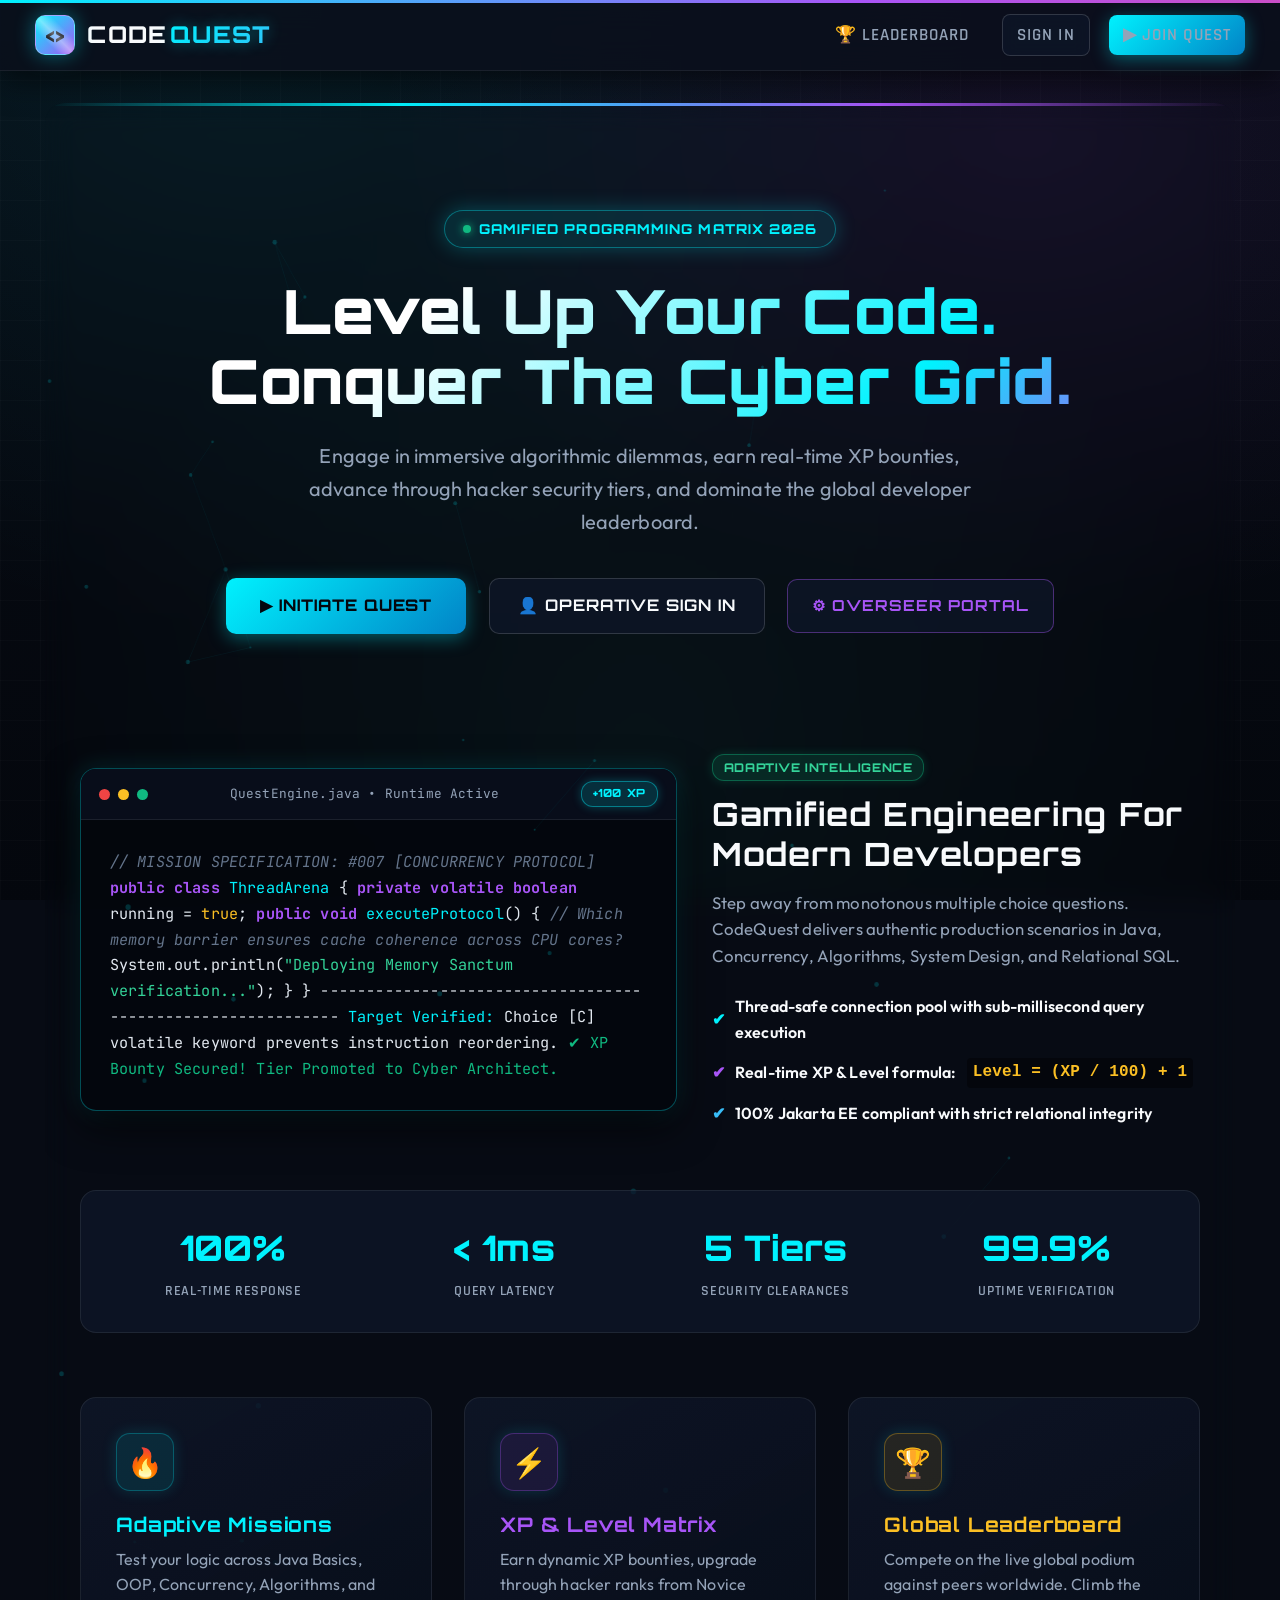
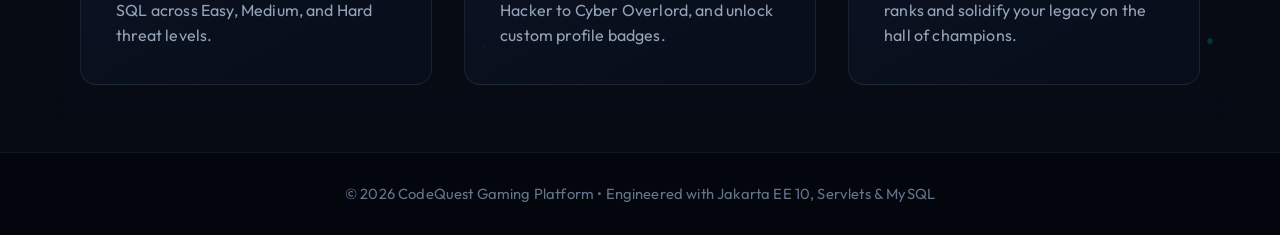
==== WebContent/index.html @ 322b291a "feat: complete CodeQuest platform with peak performance connection pool, cyberpunk UI, and security " ====
<!DOCTYPE html>
<html lang="en">
<head>
    <meta charset="UTF-8">
    <meta name="viewport" content="width=device-width, initial-scale=1.0">
    <title>CodeQuest - Master Programming Through Quests</title>
    <link rel="stylesheet" type="text/css" href="css/style.css">
    <style>
        .hero-canvas {
            position: absolute;
            top: 0;
            left: 0;
            width: 100%;
            height: 100%;
            pointer-events: none;
            z-index: 0;
            opacity: 0.6;
        }

        .hero-section {
            text-align: center;
            padding: 4.5rem 1rem 3.5rem 1rem;
            position: relative;
            z-index: 1;
        }

        .hero-badge {
            display: inline-flex;
            align-items: center;
            gap: 8px;
            background: rgba(0, 242, 254, 0.1);
            color: #00f2fe;
            border: 1px solid rgba(0, 242, 254, 0.35);
            padding: 7px 18px;
            border-radius: 30px;
            font-size: 0.85rem;
            font-family: var(--font-heading);
            font-weight: 800;
            letter-spacing: 0.08em;
            text-transform: uppercase;
            margin-bottom: 1.8rem;
            box-shadow: 0 0 20px rgba(0, 242, 254, 0.25);
            animation: pulseGlow 2.5s infinite;
        }

        .hero-title {
            font-size: 3.8rem;
            font-weight: 900;
            line-height: 1.15;
            margin-bottom: 1.4rem;
            background: linear-gradient(135deg, #ffffff 30%, #00f2fe 75%, #a855f7 100%);
            -webkit-background-clip: text;
            -webkit-text-fill-color: transparent;
            letter-spacing: 0.02em;
        }

        @media (max-width: 768px) {
            .hero-title {
                font-size: 2.6rem;
            }
        }

        .hero-desc {
            max-width: 680px;
            margin: 0 auto 2.5rem auto;
            color: var(--text-muted);
            font-size: 1.25rem;
            line-height: 1.65;
            font-weight: 400;
        }

        .hero-cta {
            display: flex;
            justify-content: center;
            align-items: center;
            gap: 1.4rem;
            flex-wrap: wrap;
        }

        /* Interactive Showcase Grid */
        .showcase-grid {
            display: grid;
            grid-template-columns: 1.1fr 0.9fr;
            gap: 2.2rem;
            margin-top: 4rem;
            align-items: center;
        }

        @media (max-width: 960px) {
            .showcase-grid {
                grid-template-columns: 1fr;
            }
        }

        .live-terminal {
            background: rgba(4, 7, 13, 0.95);
            border: 1px solid rgba(0, 242, 254, 0.3);
            border-radius: 16px;
            box-shadow: 0 15px 40px rgba(0, 0, 0, 0.7), 0 0 25px rgba(0, 242, 254, 0.15);
            overflow: hidden;
            text-align: left;
        }

        .terminal-bar {
            background: #080d1a;
            padding: 12px 18px;
            display: flex;
            justify-content: space-between;
            align-items: center;
            border-bottom: 1px solid rgba(255, 255, 255, 0.08);
        }

        .terminal-code {
            padding: 1.8rem;
            font-family: var(--font-mono);
            font-size: 0.95rem;
            color: #e2e8f0;
            line-height: 1.7;
        }

        .code-keyword { color: #a855f7; font-weight: 700; }
        .code-type { color: #00f2fe; }
        .code-string { color: #34d399; }
        .code-comment { color: #64748b; font-style: italic; }
        .code-number { color: #fbbf24; }

        /* Stats Strip */
        .stats-ticker {
            display: grid;
            grid-template-columns: repeat(4, 1fr);
            gap: 1.5rem;
            margin-top: 4rem;
            background: rgba(15, 23, 42, 0.7);
            border: 1px solid rgba(255, 255, 255, 0.08);
            border-radius: 16px;
            padding: 1.8rem;
            backdrop-filter: blur(12px);
        }

        @media (max-width: 768px) {
            .stats-ticker {
                grid-template-columns: repeat(2, 1fr);
            }
        }

        .ticker-item {
            text-align: center;
        }

        .ticker-val {
            font-family: var(--font-heading);
            font-size: 2.2rem;
            font-weight: 800;
            color: #00f2fe;
            margin-bottom: 4px;
        }

        .ticker-lbl {
            font-family: var(--font-subheading);
            color: var(--text-muted);
            font-size: 0.9rem;
            text-transform: uppercase;
            letter-spacing: 0.05em;
            font-weight: 600;
        }

        /* Feature Cards */
        .features-grid {
            display: grid;
            grid-template-columns: repeat(auto-fit, minmax(300px, 1fr));
            gap: 2rem;
            margin-top: 4rem;
        }

        .feature-card {
            background: linear-gradient(150deg, rgba(15, 23, 42, 0.8), rgba(8, 14, 26, 0.9));
            border: 1px solid rgba(255, 255, 255, 0.08);
            border-radius: 16px;
            padding: 2.2rem;
            transition: all 0.35s var(--ease-smooth);
            position: relative;
            overflow: hidden;
        }

        .feature-card:hover {
            transform: translateY(-6px);
            border-color: rgba(0, 242, 254, 0.4);
            box-shadow: 0 16px 36px rgba(0, 0, 0, 0.5), 0 0 25px rgba(0, 242, 254, 0.15);
        }

        .feature-card::before {
            content: '';
            position: absolute;
            top: 0;
            left: 0;
            width: 100%;
            height: 3px;
            background: linear-gradient(90deg, #00f2fe, #a855f7);
            opacity: 0;
            transition: opacity 0.3s ease;
        }

        .feature-card:hover::before {
            opacity: 1;
        }

        .feature-icon-box {
            width: 58px;
            height: 58px;
            border-radius: 14px;
            display: flex;
            align-items: center;
            justify-content: center;
            font-size: 1.8rem;
            margin-bottom: 1.3rem;
            background: rgba(0, 242, 254, 0.1);
            color: #00f2fe;
            border: 1px solid rgba(0, 242, 254, 0.25);
            box-shadow: 0 0 15px rgba(0, 242, 254, 0.15);
        }
    </style>
</head>
<body>
    <div class="top-glow-bar"></div>

    <div class="navbar">
        <a href="index.html" class="brand-logo">
            <div class="brand-icon">&lt;&gt;</div>
            <div class="brand-text">CODE<span>QUEST</span></div>
        </a>
        <div class="nav-links">
            <a href="LeaderboardServlet">&#127942; Leaderboard</a>
            <a href="login.jsp" class="btn-secondary btn-sm">Sign In</a>
            <a href="register.jsp" class="btn-primary btn-sm">&#9654; Join Quest</a>
        </div>
    </div>

    <div class="container" style="background: transparent; border: none; box-shadow: none; position: relative;">
        <!-- Canvas for Dynamic Cyber Matrix -->
        <canvas id="matrixCanvas" class="hero-canvas"></canvas>

        <div class="hero-section">
            <div class="hero-badge">
                <span class="status-dot"></span>
                Gamified Programming Matrix 2026
            </div>
            
            <h1 class="hero-title">Level Up Your Code.<br>Conquer The Cyber Grid.</h1>
            
            <p class="hero-desc">
                Engage in immersive algorithmic dilemmas, earn real-time XP bounties, advance through hacker security tiers, and dominate the global developer leaderboard.
            </p>
            
            <div class="hero-cta">
                <a href="register.jsp" class="btn-primary" style="padding: 15px 34px; font-size: 1rem;">
                    &#9654; Initiate Quest
                </a>
                <a href="login.jsp" class="btn-secondary" style="padding: 14px 28px; font-size: 1rem;">
                    &#128100; Operative Sign In
                </a>
                <a href="login.jsp?role=admin" class="btn-secondary" style="padding: 14px 24px; font-size: 0.95rem; border-color: rgba(168, 85, 247, 0.4); color: var(--accent-purple);">
                    &#9881; Overseer Portal
                </a>
            </div>
        </div>

        <!-- Interactive Live Showcase -->
        <div class="showcase-grid">
            <div class="live-terminal">
                <div class="terminal-bar">
                    <div style="display: flex; gap: 8px;">
                        <span class="terminal-dot dot-red"></span>
                        <span class="terminal-dot dot-yellow"></span>
                        <span class="terminal-dot dot-green"></span>
                    </div>
                    <span style="font-family: var(--font-mono); font-size: 0.8rem; color: #94a3b8;">
                        QuestEngine.java &bull; Runtime Active
                    </span>
                    <span class="badge badge-solved" style="font-size: 0.7rem;">+100 XP</span>
                </div>
                <div class="terminal-code">
<span class="code-comment">// MISSION SPECIFICATION: #007 [CONCURRENCY PROTOCOL]</span>
<span class="code-keyword">public class</span> <span class="code-type">ThreadArena</span> {
    <span class="code-keyword">private volatile boolean</span> running = <span class="code-number">true</span>;

    <span class="code-keyword">public void</span> <span class="code-type">executeProtocol</span>() {
        <span class="code-comment">// Which memory barrier ensures cache coherence across CPU cores?</span>
        System.out.println(<span class="code-string">"Deploying Memory Sanctum verification..."</span>);
    }
}
------------------------------------------------------------
<span style="color: #00f2fe;">Target Verified:</span> Choice [C] volatile keyword prevents instruction reordering.
<span style="color: #10b981;">&#10004; XP Bounty Secured! Tier Promoted to Cyber Architect.</span></div>
            </div>

            <div>
                <div class="badge badge-easy" style="margin-bottom: 0.8rem;">Adaptive Intelligence</div>
                <h2 style="font-size: 2rem; margin-bottom: 1rem;">Gamified Engineering For Modern Developers</h2>
                <p style="color: var(--text-muted); font-size: 1.05rem; line-height: 1.6; margin-bottom: 1.5rem;">
                    Step away from monotonous multiple choice questions. CodeQuest delivers authentic production scenarios in Java, Concurrency, Algorithms, System Design, and Relational SQL.
                </p>
                <div style="display: flex; flex-direction: column; gap: 0.8rem;">
                    <div style="display: flex; align-items: center; gap: 10px; color: var(--text-main); font-weight: 600;">
                        <span style="color: #00f2fe;">&#10004;</span> Thread-safe connection pool with sub-millisecond query execution
                    </div>
                    <div style="display: flex; align-items: center; gap: 10px; color: var(--text-main); font-weight: 600;">
                        <span style="color: #a855f7;">&#10004;</span> Real-time XP & Level formula: <code style="color: #fbbf24; background: rgba(0,0,0,0.4); padding: 2px 6px; border-radius: 4px;">Level = (XP / 100) + 1</code>
                    </div>
                    <div style="display: flex; align-items: center; gap: 10px; color: var(--text-main); font-weight: 600;">
                        <span style="color: #38bdf8;">&#10004;</span> 100% Jakarta EE compliant with strict relational integrity
                    </div>
                </div>
            </div>
        </div>

        <!-- Live Platform Stats Ticker -->
        <div class="stats-ticker">
            <div class="ticker-item">
                <div class="ticker-val">100%</div>
                <div class="ticker-lbl">Real-time Response</div>
            </div>
            <div class="ticker-item">
                <div class="ticker-val">&lt; 1ms</div>
                <div class="ticker-lbl">Query Latency</div>
            </div>
            <div class="ticker-item">
                <div class="ticker-val">5 Tiers</div>
                <div class="ticker-lbl">Security Clearances</div>
            </div>
            <div class="ticker-item">
                <div class="ticker-val">99.9%</div>
                <div class="ticker-lbl">Uptime Verification</div>
            </div>
        </div>

        <!-- Feature Cards -->
        <div class="features-grid">
            <div class="feature-card">
                <div class="feature-icon-box">&#128293;</div>
                <h3 style="color: #00f2fe; margin-bottom: 0.6rem;">Adaptive Missions</h3>
                <p style="color: var(--text-muted); line-height: 1.6;">
                    Test your logic across Java Basics, OOP, Concurrency, Algorithms, and SQL across Easy, Medium, and Hard threat levels.
                </p>
            </div>
            <div class="feature-card">
                <div class="feature-icon-box" style="background: rgba(168, 85, 247, 0.1); color: #a855f7; border-color: rgba(168, 85, 247, 0.3);">&#9889;</div>
                <h3 style="color: #a855f7; margin-bottom: 0.6rem;">XP &amp; Level Matrix</h3>
                <p style="color: var(--text-muted); line-height: 1.6;">
                    Earn dynamic XP bounties, upgrade through hacker ranks from Novice Hacker to Cyber Overlord, and unlock custom profile badges.
                </p>
            </div>
            <div class="feature-card">
                <div class="feature-icon-box" style="background: rgba(251, 191, 36, 0.1); color: #fbbf24; border-color: rgba(251, 191, 36, 0.3);">&#127942;</div>
                <h3 style="color: #fbbf24; margin-bottom: 0.6rem;">Global Leaderboard</h3>
                <p style="color: var(--text-muted); line-height: 1.6;">
                    Compete on the live global podium against peers worldwide. Climb the ranks and solidify your legacy on the hall of champions.
                </p>
            </div>
        </div>
    </div>

    <footer>
        &copy; 2026 CodeQuest Gaming Platform &bull; Engineered with Jakarta EE 10, Servlets &amp; MySQL
    </footer>

    <script>
        // Interactive Dynamic Cyber Matrix Canvas
        (function() {
            const canvas = document.getElementById('matrixCanvas');
            if (!canvas) return;
            const ctx = canvas.getContext('2d');
            let width, height;
            let particles = [];

            function resize() {
                width = canvas.width = window.innerWidth;
                height = canvas.height = canvas.parentElement.offsetHeight || 600;
            }
            window.addEventListener('resize', resize);
            resize();

            for (let i = 0; i < 40; i++) {
                particles.push({
                    x: Math.random() * width,
                    y: Math.random() * height,
                    vx: (Math.random() - 0.5) * 0.7,
                    vy: (Math.random() - 0.5) * 0.7,
                    size: Math.random() * 2 + 1
                });
            }

            function animate() {
                ctx.clearRect(0, 0, width, height);
                ctx.fillStyle = 'rgba(0, 242, 254, 0.3)';
                ctx.strokeStyle = 'rgba(0, 242, 254, 0.08)';

                for (let i = 0; i < particles.length; i++) {
                    let p = particles[i];
                    p.x += p.vx;
                    p.y += p.vy;

                    if (p.x < 0) p.x = width;
                    if (p.x > width) p.x = 0;
                    if (p.y < 0) p.y = height;
                    if (p.y > height) p.y = 0;

                    ctx.beginPath();
                    ctx.arc(p.x, p.y, p.size, 0, Math.PI * 2);
                    ctx.fill();

                    for (let j = i + 1; j < particles.length; j++) {
                        let p2 = particles[j];
                        let dist = Math.hypot(p.x - p2.x, p.y - p2.y);
                        if (dist < 110) {
                            ctx.beginPath();
                            ctx.moveTo(p.x, p.y);
                            ctx.lineTo(p2.x, p2.y);
                            ctx.stroke();
                        }
                    }
                }
                requestAnimationFrame(animate);
            }
            animate();
        })();
    </script>
</body>
</html>
---- WebContent/css/style.css ----
@import url('https://fonts.googleapis.com/css2?family=Orbitron:wght@500;700;800;900&family=Rajdhani:wght@500;600;700&family=Outfit:wght@400;500;600;700;800&family=JetBrains+Mono:wght@400;500;700&display=swap');

:root {
    --bg-dark: #070b14;
    --bg-darker: #04070d;
    --bg-card: rgba(15, 23, 42, 0.75);
    --surface: #0f172a;
    --surface-hover: #17233f;
    --surface-alt: #0a1120;
    --surface-glass: rgba(15, 23, 42, 0.65);
    
    /* Vibrant Cyber Accents */
    --primary-neon: #00f2fe;
    --primary-teal: #2dd4bf;
    --primary-glow: rgba(0, 242, 254, 0.4);
    --primary-glow-soft: rgba(45, 212, 191, 0.15);
    
    --accent-purple: #a855f7;
    --accent-purple-glow: rgba(168, 85, 247, 0.35);
    --accent-pink: #ec4899;
    --accent-blue: #38bdf8;
    --accent-amber: #fbbf24;
    --accent-amber-glow: rgba(251, 191, 36, 0.35);
    
    --text-main: #f8fafc;
    --text-muted: #94a3b8;
    --text-dim: #64748b;
    --text-glow: rgba(248, 250, 252, 0.85);
    
    --danger: #ef4444;
    --danger-glow: rgba(239, 68, 68, 0.35);
    --success: #10b981;
    --success-glow: rgba(16, 185, 129, 0.35);
    
    --border: rgba(51, 75, 122, 0.4);
    --border-bright: rgba(0, 242, 254, 0.3);
    --border-purple: rgba(168, 85, 247, 0.35);
    
    --font-heading: 'Orbitron', -apple-system, sans-serif;
    --font-subheading: 'Rajdhani', -apple-system, sans-serif;
    --font-body: 'Outfit', -apple-system, sans-serif;
    --font-mono: 'JetBrains Mono', monospace;
    
    --ease-out-back: cubic-bezier(0.34, 1.56, 0.64, 1);
    --ease-smooth: cubic-bezier(0.4, 0, 0.2, 1);
}

* {
    box-sizing: border-box;
    margin: 0;
    padding: 0;
}

html {
    scroll-behavior: smooth;
}

body {
    background-color: var(--bg-dark);
    background-image: 
        radial-gradient(ellipse at 20% 0%, rgba(0, 242, 254, 0.08) 0%, transparent 50%),
        radial-gradient(ellipse at 80% 15%, rgba(168, 85, 247, 0.09) 0%, transparent 45%),
        radial-gradient(circle at 50% 85%, rgba(45, 212, 191, 0.05) 0%, transparent 60%),
        linear-gradient(rgba(7, 11, 20, 0.96), rgba(4, 7, 13, 0.98));
    background-attachment: fixed;
    color: var(--text-main);
    font-family: var(--font-body);
    font-size: 16px;
    line-height: 1.6;
    letter-spacing: 0.01em;
    min-height: 100vh;
    display: flex;
    flex-direction: column;
    overflow-x: hidden;
    position: relative;
}

/* Cyber Matrix Background Grid */
body::before {
    content: '';
    position: fixed;
    top: 0;
    left: 0;
    width: 100%;
    height: 100%;
    background-size: 40px 40px;
    background-image: 
        linear-gradient(to right, rgba(255, 255, 255, 0.02) 1px, transparent 1px),
        linear-gradient(to bottom, rgba(255, 255, 255, 0.02) 1px, transparent 1px);
    pointer-events: none;
    z-index: 0;
}

/* Custom Scrollbar */
::-webkit-scrollbar {
    width: 8px;
    height: 8px;
}
::-webkit-scrollbar-track {
    background: var(--bg-darker);
}
::-webkit-scrollbar-thumb {
    background: #1e293b;
    border-radius: 4px;
    border: 1px solid var(--border);
}
::-webkit-scrollbar-thumb:hover {
    background: var(--primary-neon);
    box-shadow: 0 0 10px var(--primary-glow);
}

/* Top Glow Line */
.top-glow-bar {
    position: fixed;
    top: 0;
    left: 0;
    right: 0;
    height: 3px;
    background: linear-gradient(90deg, #00f2fe, #a855f7, #ec4899, #00f2fe);
    background-size: 200% 100%;
    animation: gradientFlow 4s linear infinite;
    z-index: 1000;
}

@keyframes gradientFlow {
    0% { background-position: 0% 50%; }
    100% { background-position: 200% 50%; }
}

/* Glassmorphic Cyber Navbar */
.navbar {
    background: rgba(10, 15, 28, 0.82);
    backdrop-filter: blur(16px);
    -webkit-backdrop-filter: blur(16px);
    padding: 0.85rem 2.2rem;
    display: flex;
    justify-content: space-between;
    align-items: center;
    border-bottom: 1px solid rgba(255, 255, 255, 0.07);
    box-shadow: 0 8px 32px rgba(0, 0, 0, 0.6);
    position: sticky;
    top: 0;
    z-index: 100;
}

.brand-logo {
    display: flex;
    align-items: center;
    gap: 12px;
    text-decoration: none;
    position: relative;
    transition: transform 0.25s var(--ease-out-back);
}

.brand-logo:hover {
    transform: scale(1.03);
}

.brand-icon {
    width: 40px;
    height: 40px;
    background: linear-gradient(135deg, #00f2fe, #a855f7);
    border-radius: 10px;
    display: flex;
    align-items: center;
    justify-content: center;
    font-family: var(--font-heading);
    font-weight: 900;
    font-size: 1.15rem;
    color: #04070d;
    box-shadow: 0 0 20px var(--primary-glow);
    border: 1px solid rgba(255, 255, 255, 0.3);
    position: relative;
    overflow: hidden;
}

.brand-icon::after {
    content: '';
    position: absolute;
    top: -50%;
    left: -50%;
    width: 200%;
    height: 200%;
    background: linear-gradient(45deg, transparent 40%, rgba(255,255,255,0.4) 50%, transparent 60%);
    animation: shimmer 4s infinite;
}

@keyframes shimmer {
    0% { transform: translateX(-100%); }
    25%, 100% { transform: translateX(100%); }
}

.brand-text {
    font-family: var(--font-heading);
    font-size: 1.45rem;
    font-weight: 800;
    color: var(--text-main);
    letter-spacing: 0.06em;
    display: flex;
    align-items: center;
    gap: 2px;
}

.brand-text span {
    background: linear-gradient(135deg, #00f2fe, #38bdf8);
    -webkit-background-clip: text;
    -webkit-text-fill-color: transparent;
    text-shadow: 0 0 15px var(--primary-glow);
}

.nav-links {
    display: flex;
    align-items: center;
    gap: 1.2rem;
}

.nav-links a {
    color: var(--text-muted);
    text-decoration: none;
    font-family: var(--font-subheading);
    font-size: 1.05rem;
    font-weight: 600;
    text-transform: uppercase;
    letter-spacing: 0.06em;
    padding: 7px 14px;
    border-radius: 8px;
    transition: all 0.25s var(--ease-smooth);
    display: inline-flex;
    align-items: center;
    gap: 7px;
    position: relative;
}

.nav-links a:hover {
    color: #00f2fe;
    background: rgba(0, 242, 254, 0.08);
    text-shadow: 0 0 10px var(--primary-glow);
}

.nav-links a.active {
    color: #00f2fe;
    background: rgba(0, 242, 254, 0.12);
    border: 1px solid rgba(0, 242, 254, 0.35);
    box-shadow: 0 0 15px rgba(0, 242, 254, 0.2);
    font-weight: 700;
}

.nav-user-badge {
    display: flex;
    align-items: center;
    gap: 10px;
    background: rgba(15, 23, 42, 0.9);
    padding: 5px 14px;
    border-radius: 30px;
    border: 1px solid var(--border-bright);
    box-shadow: inset 0 1px 0 rgba(255, 255, 255, 0.1), 0 0 12px rgba(0, 242, 254, 0.15);
}

.status-dot {
    width: 8px;
    height: 8px;
    background: #10b981;
    border-radius: 50%;
    box-shadow: 0 0 8px #10b981;
    animation: pulseGlow 2s infinite;
}

@keyframes pulseGlow {
    0%, 100% { opacity: 1; transform: scale(1); }
    50% { opacity: 0.6; transform: scale(1.15); }
}

.level-chip {
    background: linear-gradient(135deg, #a855f7, #ec4899);
    color: #fff;
    padding: 2px 10px;
    border-radius: 12px;
    font-size: 0.78rem;
    font-family: var(--font-heading);
    font-weight: 700;
    box-shadow: 0 0 10px var(--accent-purple-glow);
    letter-spacing: 0.04em;
}

.xp-chip {
    color: #00f2fe;
    font-family: var(--font-subheading);
    font-weight: 700;
    font-size: 0.95rem;
    letter-spacing: 0.04em;
}

/* Primary Glass Container */
.container {
    max-width: 1240px;
    width: 93%;
    margin: 2rem auto;
    padding: 2.2rem;
    background-color: var(--bg-card);
    backdrop-filter: blur(14px);
    -webkit-backdrop-filter: blur(14px);
    border-radius: 20px;
    border: 1px solid rgba(255, 255, 255, 0.08);
    box-shadow: 0 15px 40px rgba(0, 0, 0, 0.6), inset 0 1px 0 rgba(255, 255, 255, 0.08);
    position: relative;
    overflow: hidden;
    z-index: 1;
}

.container::before {
    content: '';
    position: absolute;
    top: 0;
    left: 0;
    right: 0;
    height: 3px;
    background: linear-gradient(90deg, transparent, #00f2fe 30%, #a855f7 70%, transparent);
}

/* Typography */
h1, h2, h3, h4 {
    font-family: var(--font-heading);
    letter-spacing: 0.04em;
    color: var(--text-main);
    line-height: 1.25;
}

h1 { font-size: 2.2rem; margin-bottom: 0.7rem; }
h2 { font-size: 1.65rem; margin-bottom: 0.6rem; }
h3 { font-size: 1.25rem; margin-bottom: 0.4rem; }

.subtitle {
    color: var(--text-muted);
    font-size: 1.05rem;
    margin-bottom: 1.6rem;
    font-weight: 400;
}

/* Buttons System */
.btn-primary {
    background: linear-gradient(135deg, #00f2fe 0%, #0284c7 100%);
    color: #04070d;
    padding: 11px 24px;
    border: none;
    border-radius: 10px;
    font-family: var(--font-heading);
    font-size: 0.88rem;
    font-weight: 800;
    letter-spacing: 0.06em;
    text-transform: uppercase;
    cursor: pointer;
    transition: all 0.25s var(--ease-out-back);
    box-shadow: 0 4px 18px rgba(0, 242, 254, 0.35);
    display: inline-flex;
    align-items: center;
    justify-content: center;
    gap: 8px;
    text-decoration: none;
    position: relative;
    overflow: hidden;
}

.btn-primary:hover {
    transform: translateY(-2px);
    box-shadow: 0 6px 25px rgba(0, 242, 254, 0.55);
    background: linear-gradient(135deg, #38bdf8 0%, #00f2fe 100%);
}

.btn-primary:active {
    transform: translateY(0);
}

.btn-secondary {
    background: rgba(15, 23, 42, 0.7);
    color: var(--text-main);
    border: 1px solid rgba(255, 255, 255, 0.15);
    padding: 10px 22px;
    border-radius: 10px;
    font-family: var(--font-heading);
    font-size: 0.88rem;
    font-weight: 700;
    letter-spacing: 0.06em;
    text-transform: uppercase;
    cursor: pointer;
    transition: all 0.25s ease;
    text-decoration: none;
    display: inline-flex;
    align-items: center;
    justify-content: center;
    gap: 8px;
    backdrop-filter: blur(8px);
}

.btn-secondary:hover {
    background: rgba(23, 35, 63, 0.9);
    border-color: #00f2fe;
    color: #00f2fe;
    box-shadow: 0 0 15px rgba(0, 242, 254, 0.25);
    transform: translateY(-2px);
}

.btn-danger {
    background: linear-gradient(135deg, #ef4444, #b91c1c);
    color: #fff;
    padding: 9px 18px;
    border: none;
    border-radius: 8px;
    font-family: var(--font-heading);
    font-size: 0.82rem;
    font-weight: 700;
    letter-spacing: 0.05em;
    text-transform: uppercase;
    cursor: pointer;
    transition: all 0.25s ease;
    text-decoration: none;
    display: inline-flex;
    align-items: center;
    gap: 6px;
    box-shadow: 0 4px 14px rgba(239, 68, 68, 0.3);
}

.btn-danger:hover {
    background: #dc2626;
    box-shadow: 0 0 20px var(--danger-glow);
    transform: translateY(-2px);
}

.btn-sm {
    padding: 6px 14px;
    font-size: 0.78rem;
    border-radius: 7px;
}

/* Forms & Inputs */
.form-group {
    margin-bottom: 1.3rem;
}

label {
    display: block;
    font-family: var(--font-subheading);
    font-weight: 700;
    color: var(--text-muted);
    font-size: 0.95rem;
    text-transform: uppercase;
    letter-spacing: 0.05em;
    margin-bottom: 7px;
}

input, select, textarea {
    width: 100%;
    padding: 13px 16px;
    background-color: rgba(6, 10, 19, 0.85);
    border: 1px solid rgba(255, 255, 255, 0.12);
    color: var(--text-main);
    border-radius: 10px;
    font-family: var(--font-body);
    font-size: 1rem;
    transition: border-color 0.25s, box-shadow 0.25s, background-color 0.25s;
}

input:focus, select:focus, textarea:focus {
    outline: none;
    border-color: #00f2fe;
    background-color: rgba(9, 14, 27, 0.95);
    box-shadow: 0 0 16px rgba(0, 242, 254, 0.35);
}

input::placeholder, textarea::placeholder {
    color: #475569;
}

textarea {
    resize: vertical;
    min-height: 110px;
}

/* Alert Notification Banners */
.alert {
    padding: 14px 18px;
    border-radius: 12px;
    margin-bottom: 1.5rem;
    font-weight: 500;
    display: flex;
    align-items: center;
    gap: 12px;
    border: 1px solid transparent;
    animation: slideDown 0.3s var(--ease-out-back);
}

@keyframes slideDown {
    from { opacity: 0; transform: translateY(-8px); }
    to { opacity: 1; transform: translateY(0); }
}

.alert-danger {
    background: rgba(239, 68, 68, 0.15);
    border-color: rgba(239, 68, 68, 0.4);
    color: #fca5a5;
    box-shadow: 0 0 15px rgba(239, 68, 68, 0.15);
}

.alert-success {
    background: rgba(16, 185, 129, 0.15);
    border-color: rgba(16, 185, 129, 0.4);
    color: #6ee7b7;
    box-shadow: 0 0 15px rgba(16, 185, 129, 0.15);
}

.alert-info {
    background: rgba(0, 242, 254, 0.12);
    border-color: rgba(0, 242, 254, 0.35);
    color: #bae6fd;
    box-shadow: 0 0 15px rgba(0, 242, 254, 0.15);
}

/* Stats Metric Grid */
.stats-grid {
    display: grid;
    grid-template-columns: repeat(auto-fit, minmax(230px, 1fr));
    gap: 1.4rem;
    margin-bottom: 2.2rem;
}

.stat-card {
    background: linear-gradient(145deg, rgba(15, 23, 42, 0.8), rgba(10, 16, 30, 0.9));
    border: 1px solid rgba(255, 255, 255, 0.08);
    border-radius: 14px;
    padding: 1.5rem;
    display: flex;
    align-items: center;
    gap: 1.2rem;
    position: relative;
    overflow: hidden;
    transition: all 0.3s var(--ease-smooth);
    box-shadow: 0 8px 20px rgba(0, 0, 0, 0.35);
}

.stat-card:hover {
    transform: translateY(-4px);
    border-color: rgba(0, 242, 254, 0.4);
    box-shadow: 0 12px 28px rgba(0, 0, 0, 0.5), 0 0 20px rgba(0, 242, 254, 0.15);
}

.stat-icon {
    width: 54px;
    height: 54px;
    border-radius: 12px;
    display: flex;
    align-items: center;
    justify-content: center;
    font-size: 1.6rem;
    background: rgba(0, 242, 254, 0.12);
    color: #00f2fe;
    border: 1px solid rgba(0, 242, 254, 0.25);
    box-shadow: 0 0 15px rgba(0, 242, 254, 0.2);
    flex-shrink: 0;
}

.stat-icon.purple {
    background: rgba(168, 85, 247, 0.12);
    color: var(--accent-purple);
    border-color: rgba(168, 85, 247, 0.25);
    box-shadow: 0 0 15px var(--accent-purple-glow);
}

.stat-icon.amber {
    background: rgba(251, 191, 36, 0.12);
    color: var(--accent-amber);
    border-color: rgba(251, 191, 36, 0.25);
    box-shadow: 0 0 15px var(--accent-amber-glow);
}

.stat-icon.blue {
    background: rgba(56, 189, 248, 0.12);
    color: var(--accent-blue);
    border-color: rgba(56, 189, 248, 0.25);
    box-shadow: 0 0 15px rgba(56, 189, 248, 0.2);
}

.stat-label {
    font-family: var(--font-subheading);
    font-size: 0.9rem;
    color: var(--text-muted);
    text-transform: uppercase;
    font-weight: 700;
    letter-spacing: 0.05em;
    margin-bottom: 2px;
}

.stat-value {
    font-family: var(--font-heading);
    font-size: 1.85rem;
    font-weight: 800;
    color: var(--text-main);
    line-height: 1.1;
}

/* Level Progress Bar */
.level-progress-container {
    background: linear-gradient(145deg, rgba(15, 23, 42, 0.85), rgba(10, 16, 30, 0.95));
    border: 1px solid rgba(255, 255, 255, 0.08);
    border-radius: 14px;
    padding: 1.6rem;
    margin-bottom: 2.2rem;
    box-shadow: 0 8px 24px rgba(0, 0, 0, 0.35);
    position: relative;
    overflow: hidden;
}

.level-progress-container::after {
    content: '';
    position: absolute;
    top: 0;
    right: 0;
    width: 150px;
    height: 150px;
    background: radial-gradient(circle, rgba(0, 242, 254, 0.06) 0%, transparent 70%);
    pointer-events: none;
}

.progress-header {
    display: flex;
    justify-content: space-between;
    margin-bottom: 10px;
    font-size: 0.95rem;
    font-family: var(--font-subheading);
    font-weight: 600;
    letter-spacing: 0.03em;
}

.progress-bar-bg {
    height: 16px;
    background: #04070d;
    border-radius: 10px;
    overflow: hidden;
    border: 1px solid rgba(255, 255, 255, 0.1);
    position: relative;
    box-shadow: inset 0 2px 4px rgba(0,0,0,0.5);
}

.progress-bar-fill {
    height: 100%;
    background: linear-gradient(90deg, #38bdf8, #00f2fe 50%, #a855f7 100%);
    border-radius: 10px;
    box-shadow: 0 0 15px rgba(0, 242, 254, 0.6);
    transition: width 0.8s var(--ease-out-back);
    position: relative;
}

.progress-bar-fill::after {
    content: '';
    position: absolute;
    top: 0;
    left: 0;
    right: 0;
    bottom: 0;
    background: linear-gradient(90deg, transparent, rgba(255,255,255,0.4), transparent);
    animation: progressShine 2.5s infinite;
}

@keyframes progressShine {
    0% { transform: translateX(-100%); }
    100% { transform: translateX(100%); }
}

/* Mission Cards Grid */
.mission-grid {
    display: grid;
    grid-template-columns: repeat(auto-fill, minmax(330px, 1fr));
    gap: 1.5rem;
}

.mission-card {
    background: linear-gradient(145deg, rgba(15, 23, 42, 0.85), rgba(11, 17, 32, 0.95));
    border: 1px solid rgba(255, 255, 255, 0.09);
    border-radius: 14px;
    padding: 1.6rem;
    display: flex;
    flex-direction: column;
    justify-content: space-between;
    position: relative;
    transition: all 0.3s var(--ease-smooth);
    box-shadow: 0 8px 24px rgba(0, 0, 0, 0.35);
}

.mission-card:hover {
    transform: translateY(-5px);
    border-color: rgba(0, 242, 254, 0.5);
    box-shadow: 0 14px 32px rgba(0, 0, 0, 0.5), 0 0 20px rgba(0, 242, 254, 0.2);
}

.mission-card.solved {
    border-color: rgba(16, 185, 129, 0.4);
    background: linear-gradient(145deg, rgba(15, 23, 42, 0.85), rgba(8, 24, 20, 0.8));
}

.mission-card-header {
    display: flex;
    justify-content: space-between;
    align-items: flex-start;
    margin-bottom: 0.8rem;
}

.mission-title {
    font-size: 1.25rem;
    font-weight: 700;
    color: var(--text-main);
    line-height: 1.35;
    margin-bottom: 0.6rem;
}

.mission-category {
    font-family: var(--font-subheading);
    font-size: 0.85rem;
    color: #38bdf8;
    font-weight: 700;
    text-transform: uppercase;
    letter-spacing: 0.07em;
}

.mission-desc {
    color: var(--text-muted);
    font-size: 0.95rem;
    line-height: 1.55;
    margin-bottom: 1.4rem;
    flex-grow: 1;
}

.mission-footer {
    display: flex;
    justify-content: space-between;
    align-items: center;
    border-top: 1px solid rgba(255, 255, 255, 0.08);
    padding-top: 1.1rem;
}

/* Badges */
.badge {
    padding: 3px 11px;
    border-radius: 12px;
    font-size: 0.75rem;
    font-weight: 800;
    font-family: var(--font-heading);
    letter-spacing: 0.05em;
    text-transform: uppercase;
    display: inline-flex;
    align-items: center;
    gap: 5px;
}

.badge-easy {
    background: rgba(16, 185, 129, 0.15);
    color: #34d399;
    border: 1px solid rgba(16, 185, 129, 0.4);
    box-shadow: 0 0 10px rgba(16, 185, 129, 0.2);
}

.badge-medium {
    background: rgba(251, 191, 36, 0.15);
    color: #fcd34d;
    border: 1px solid rgba(251, 191, 36, 0.4);
    box-shadow: 0 0 10px rgba(251, 191, 36, 0.2);
}

.badge-hard {
    background: rgba(239, 68, 68, 0.15);
    color: #f87171;
    border: 1px solid rgba(239, 68, 68, 0.4);
    box-shadow: 0 0 10px rgba(239, 68, 68, 0.2);
}

.badge-solved {
    background: rgba(0, 242, 254, 0.15);
    color: #00f2fe;
    border: 1px solid rgba(0, 242, 254, 0.4);
    box-shadow: 0 0 10px rgba(0, 242, 254, 0.25);
}

/* Tables */
.table-responsive {
    overflow-x: auto;
    border-radius: 14px;
    border: 1px solid rgba(255, 255, 255, 0.08);
    box-shadow: 0 10px 30px rgba(0, 0, 0, 0.4);
}

.data-table {
    width: 100%;
    border-collapse: collapse;
    text-align: left;
}

.data-table th {
    background-color: rgba(10, 16, 30, 0.95);
    color: #00f2fe;
    font-family: var(--font-heading);
    font-size: 0.82rem;
    text-transform: uppercase;
    letter-spacing: 0.07em;
    padding: 15px 18px;
    border-bottom: 1px solid rgba(255, 255, 255, 0.1);
}

.data-table td {
    padding: 15px 18px;
    border-bottom: 1px solid rgba(255, 255, 255, 0.06);
    color: var(--text-main);
    font-size: 0.98rem;
}

.data-table tbody tr {
    transition: background-color 0.2s;
}

.data-table tbody tr:hover {
    background-color: rgba(23, 35, 63, 0.65);
}

.data-table tbody tr:last-child td {
    border-bottom: none;
}

/* Leaderboard 3D Podium & Ranks */
.podium-container {
    display: grid;
    grid-template-columns: repeat(3, 1fr);
    gap: 1.5rem;
    margin-bottom: 2.5rem;
    align-items: flex-end;
}

@media (max-width: 800px) {
    .podium-container {
        grid-template-columns: 1fr;
    }
}

.podium-card {
    background: linear-gradient(160deg, rgba(15, 23, 42, 0.9), rgba(10, 16, 30, 0.95));
    border-radius: 16px;
    padding: 1.8rem;
    text-align: center;
    position: relative;
    border: 1px solid rgba(255, 255, 255, 0.1);
    box-shadow: 0 10px 30px rgba(0, 0, 0, 0.5);
    transition: transform 0.3s var(--ease-out-back);
}

.podium-card:hover {
    transform: translateY(-6px);
}

.podium-card.rank-1-card {
    border-color: rgba(251, 191, 36, 0.5);
    box-shadow: 0 15px 40px rgba(0, 0, 0, 0.6), 0 0 30px rgba(251, 191, 36, 0.25);
    order: 2;
    padding: 2.2rem 1.8rem;
}

.podium-card.rank-2-card {
    border-color: rgba(226, 232, 240, 0.4);
    box-shadow: 0 10px 30px rgba(0, 0, 0, 0.5), 0 0 20px rgba(226, 232, 240, 0.15);
    order: 1;
}

.podium-card.rank-3-card {
    border-color: rgba(249, 115, 22, 0.4);
    box-shadow: 0 10px 30px rgba(0, 0, 0, 0.5), 0 0 20px rgba(249, 115, 22, 0.15);
    order: 3;
}

.rank-badge {
    display: inline-flex;
    align-items: center;
    justify-content: center;
    width: 36px;
    height: 36px;
    border-radius: 50%;
    font-family: var(--font-heading);
    font-weight: 800;
    font-size: 1rem;
}

.rank-1 {
    background: linear-gradient(135deg, #fbbf24, #d97706);
    color: #000;
    box-shadow: 0 0 18px rgba(251, 191, 36, 0.6);
}

.rank-2 {
    background: linear-gradient(135deg, #e2e8f0, #94a3b8);
    color: #000;
    box-shadow: 0 0 14px rgba(226, 232, 240, 0.5);
}

.rank-3 {
    background: linear-gradient(135deg, #f97316, #b45309);
    color: #fff;
    box-shadow: 0 0 14px rgba(249, 115, 22, 0.5);
}

/* Challenge Arena IDE */
.arena-container {
    display: grid;
    grid-template-columns: 1.1fr 0.9fr;
    gap: 2rem;
}

@media (max-width: 950px) {
    .arena-container {
        grid-template-columns: 1fr;
    }
}

.terminal-box {
    background: #04070d;
    border: 1px solid rgba(0, 242, 254, 0.25);
    border-radius: 14px;
    overflow: hidden;
    box-shadow: 0 10px 30px rgba(0,0,0,0.6), 0 0 20px rgba(0, 242, 254, 0.1);
}

.terminal-header {
    background: #080d18;
    padding: 12px 18px;
    display: flex;
    align-items: center;
    gap: 8px;
    border-bottom: 1px solid rgba(255, 255, 255, 0.08);
}

.terminal-dot {
    width: 11px;
    height: 11px;
    border-radius: 50%;
}
.dot-red { background: #ef4444; }
.dot-yellow { background: #fbbf24; }
.dot-green { background: #10b981; }

.terminal-title {
    font-family: var(--font-mono);
    font-size: 0.85rem;
    color: #94a3b8;
    margin-left: 10px;
}

.terminal-content {
    padding: 1.6rem;
    font-family: var(--font-mono);
    color: #e2e8f0;
    font-size: 0.98rem;
    line-height: 1.75;
    white-space: pre-wrap;
    background: radial-gradient(circle at top right, rgba(0, 242, 254, 0.04) 0%, transparent 60%);
}

.choices-container {
    display: flex;
    flex-direction: column;
    gap: 1rem;
    margin: 1.5rem 0;
}

.choice-label {
    display: flex;
    align-items: center;
    gap: 16px;
    padding: 15px 20px;
    background: rgba(10, 16, 30, 0.85);
    border: 1px solid rgba(255, 255, 255, 0.1);
    border-radius: 12px;
    cursor: pointer;
    transition: all 0.25s var(--ease-smooth);
    user-select: none;
    position: relative;
}

.choice-label:hover {
    border-color: #00f2fe;
    background: rgba(15, 23, 42, 0.95);
    box-shadow: 0 4px 20px rgba(0, 242, 254, 0.15);
    transform: translateX(4px);
}

.choice-label.selected {
    border-color: #00f2fe;
    background: rgba(0, 242, 254, 0.1);
    box-shadow: 0 0 20px rgba(0, 242, 254, 0.25);
}

.choice-label input[type="radio"] {
    width: 20px;
    height: 20px;
    accent-color: #00f2fe;
    margin: 0;
    cursor: pointer;
}

.choice-key {
    display: inline-flex;
    align-items: center;
    justify-content: center;
    width: 28px;
    height: 28px;
    border-radius: 6px;
    background: rgba(0, 242, 254, 0.15);
    color: #00f2fe;
    border: 1px solid rgba(0, 242, 254, 0.3);
    font-family: var(--font-heading);
    font-weight: 800;
    font-size: 0.85rem;
    flex-shrink: 0;
}

.choice-text {
    font-size: 1.05rem;
    color: var(--text-main);
    font-weight: 500;
}

/* Fast Role Switcher */
.role-switch {
    display: flex;
    background: #04070d;
    border: 1px solid rgba(255, 255, 255, 0.1);
    border-radius: 10px;
    padding: 4px;
    margin-bottom: 1.5rem;
}

.role-btn {
    flex: 1;
    padding: 10px;
    text-align: center;
    border-radius: 8px;
    font-family: var(--font-heading);
    font-size: 0.82rem;
    font-weight: 800;
    color: var(--text-muted);
    text-decoration: none;
    cursor: pointer;
    transition: all 0.25s ease;
    letter-spacing: 0.05em;
    text-transform: uppercase;
}

.role-btn.active {
    background: #0f172a;
    color: #00f2fe;
    box-shadow: 0 0 15px rgba(0, 242, 254, 0.25);
    border: 1px solid rgba(0, 242, 254, 0.35);
}

.role-btn.active-admin {
    background: #0f172a;
    color: var(--accent-purple);
    box-shadow: 0 0 15px var(--accent-purple-glow);
    border: 1px solid var(--border-purple);
}

/* Search Bar with Icon */
.search-box {
    position: relative;
    max-width: 380px;
    width: 100%;
}

.search-box input {
    padding-left: 42px;
}

.search-icon {
    position: absolute;
    left: 14px;
    top: 50%;
    transform: translateY(-50%);
    color: var(--text-muted);
    pointer-events: none;
    font-size: 1.1rem;
}

/* Footer */
footer {
    margin-top: auto;
    padding: 1.8rem 1rem;
    text-align: center;
    color: var(--text-dim);
    border-top: 1px solid rgba(255, 255, 255, 0.06);
    font-size: 0.92rem;
    background: rgba(4, 7, 13, 0.9);
    position: relative;
    z-index: 10;
}

footer a {
    color: #00f2fe;
    text-decoration: none;
    font-weight: 600;
}

footer a:hover {
    text-shadow: 0 0 8px var(--primary-glow);
}
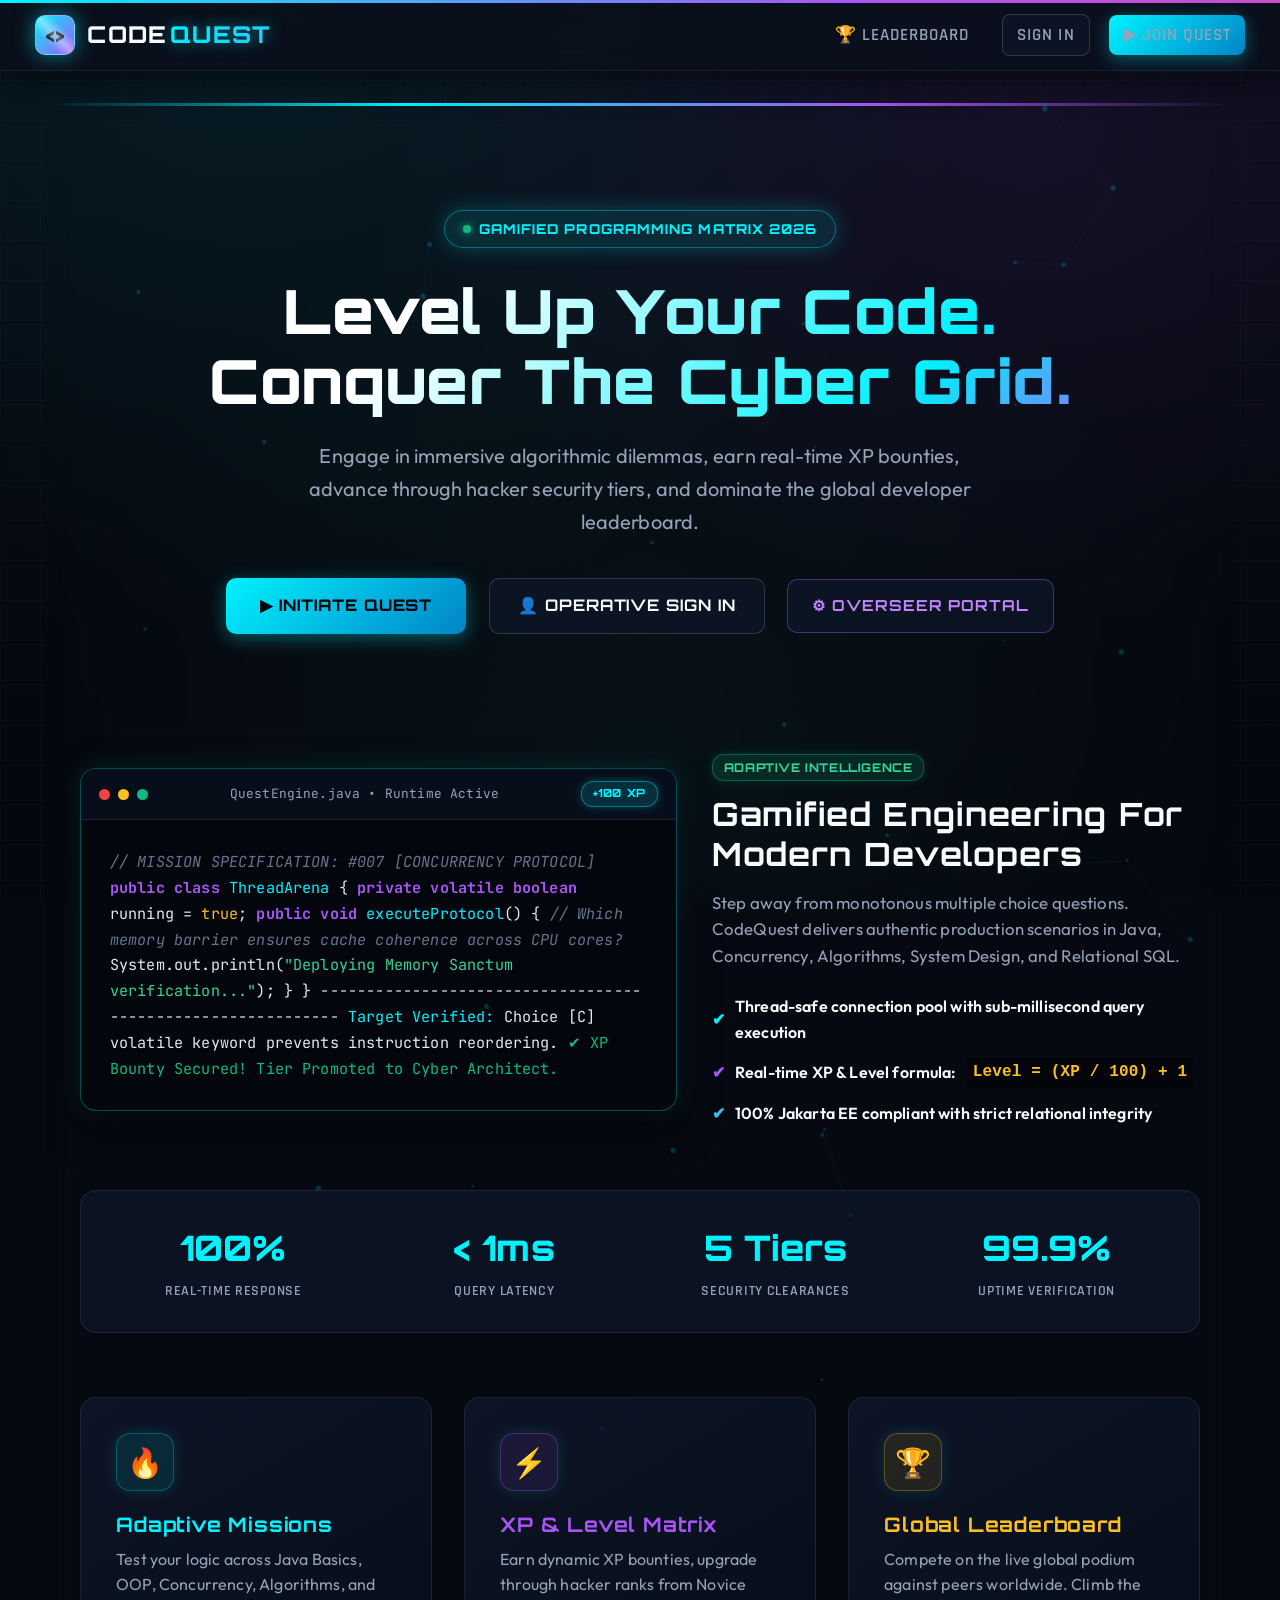
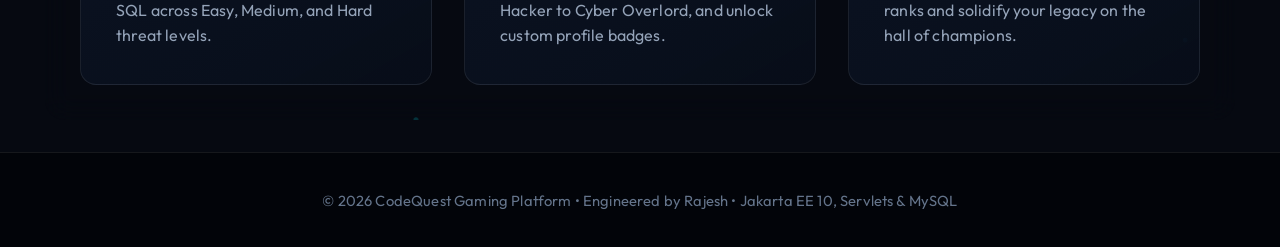
==== commit 4c064192: "feat(ui): refine cyber-neon dark aesthetic, typography, and author branding" ====
--- a/WebContent/index.html
+++ b/WebContent/index.html
@@ -360,7 +360,7 @@
     </div>
 
     <footer>
-        &copy; 2026 CodeQuest Gaming Platform &bull; Engineered with Jakarta EE 10, Servlets &amp; MySQL
+        &copy; 2026 CodeQuest Gaming Platform &bull; Engineered by Rajesh &bull; Jakarta EE 10, Servlets &amp; MySQL
     </footer>
 
     <script>
--- a/WebContent/css/style.css
+++ b/WebContent/css/style.css
@@ -1,40 +1,40 @@
 @import url('https://fonts.googleapis.com/css2?family=Orbitron:wght@500;700;800;900&family=Rajdhani:wght@500;600;700&family=Outfit:wght@400;500;600;700;800&family=JetBrains+Mono:wght@400;500;700&display=swap');
 
 :root {
-    --bg-dark: #070b14;
-    --bg-darker: #04070d;
-    --bg-card: rgba(15, 23, 42, 0.75);
-    --surface: #0f172a;
-    --surface-hover: #17233f;
-    --surface-alt: #0a1120;
-    --surface-glass: rgba(15, 23, 42, 0.65);
+    --bg-dark: #060911;
+    --bg-darker: #030509;
+    --bg-card: rgba(13, 20, 36, 0.72);
+    --surface: #0c1322;
+    --surface-hover: #162035;
+    --surface-alt: #080d1a;
+    --surface-glass: rgba(13, 20, 36, 0.65);
     
     /* Vibrant Cyber Accents */
     --primary-neon: #00f2fe;
-    --primary-teal: #2dd4bf;
-    --primary-glow: rgba(0, 242, 254, 0.4);
-    --primary-glow-soft: rgba(45, 212, 191, 0.15);
+    --primary-teal: #14b8a6;
+    --primary-glow: rgba(0, 242, 254, 0.5);
+    --primary-glow-soft: rgba(0, 242, 254, 0.16);
     
-    --accent-purple: #a855f7;
-    --accent-purple-glow: rgba(168, 85, 247, 0.35);
-    --accent-pink: #ec4899;
+    --accent-purple: #c084fc;
+    --accent-purple-glow: rgba(192, 132, 252, 0.45);
+    --accent-pink: #f43f5e;
     --accent-blue: #38bdf8;
     --accent-amber: #fbbf24;
-    --accent-amber-glow: rgba(251, 191, 36, 0.35);
+    --accent-amber-glow: rgba(251, 191, 36, 0.4);
     
     --text-main: #f8fafc;
     --text-muted: #94a3b8;
     --text-dim: #64748b;
-    --text-glow: rgba(248, 250, 252, 0.85);
+    --text-glow: rgba(248, 250, 252, 0.9);
     
     --danger: #ef4444;
     --danger-glow: rgba(239, 68, 68, 0.35);
     --success: #10b981;
     --success-glow: rgba(16, 185, 129, 0.35);
     
-    --border: rgba(51, 75, 122, 0.4);
-    --border-bright: rgba(0, 242, 254, 0.3);
-    --border-purple: rgba(168, 85, 247, 0.35);
+    --border: rgba(56, 189, 248, 0.18);
+    --border-bright: rgba(0, 242, 254, 0.45);
+    --border-purple: rgba(192, 132, 252, 0.4);
     
     --font-heading: 'Orbitron', -apple-system, sans-serif;
     --font-subheading: 'Rajdhani', -apple-system, sans-serif;
@@ -42,7 +42,7 @@
     --font-mono: 'JetBrains Mono', monospace;
     
     --ease-out-back: cubic-bezier(0.34, 1.56, 0.64, 1);
-    --ease-smooth: cubic-bezier(0.4, 0, 0.2, 1);
+    --ease-smooth: cubic-bezier(0.16, 1, 0.3, 1);
 }
 
 * {
@@ -1084,12 +1084,14 @@
 /* Footer */
 footer {
     margin-top: auto;
-    padding: 1.8rem 1rem;
+    padding: 2.2rem 1rem;
     text-align: center;
     color: var(--text-dim);
-    border-top: 1px solid rgba(255, 255, 255, 0.06);
+    border-top: 1px solid rgba(255, 255, 255, 0.08);
     font-size: 0.92rem;
-    background: rgba(4, 7, 13, 0.9);
+    background: rgba(3, 5, 9, 0.92);
+    backdrop-filter: blur(12px);
+    -webkit-backdrop-filter: blur(12px);
     position: relative;
     z-index: 10;
 }
@@ -1098,6 +1100,12 @@
     color: #00f2fe;
     text-decoration: none;
     font-weight: 600;
+    transition: all 0.25s ease;
+}
+
+footer a:hover {
+    color: #ffffff;
+    text-shadow: 0 0 10px rgba(0, 242, 254, 0.6);
 }
 
 footer a:hover {
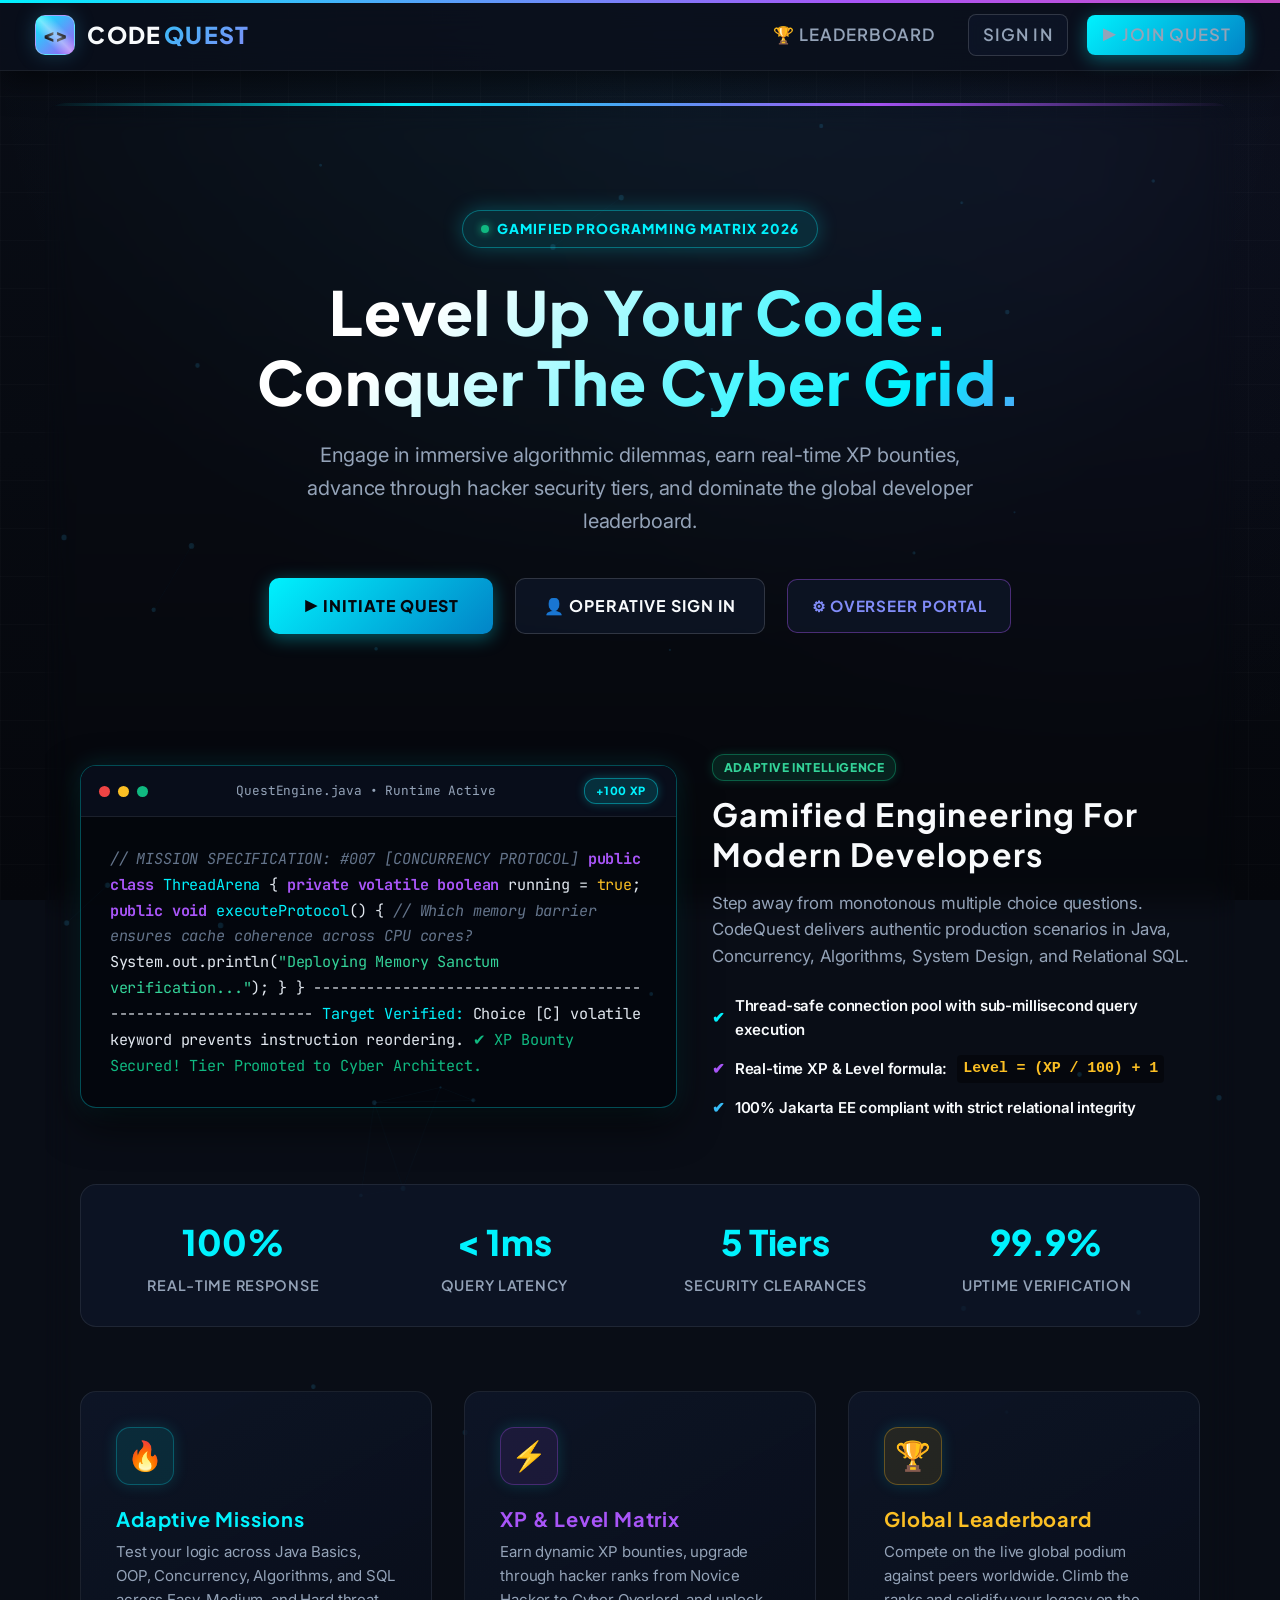
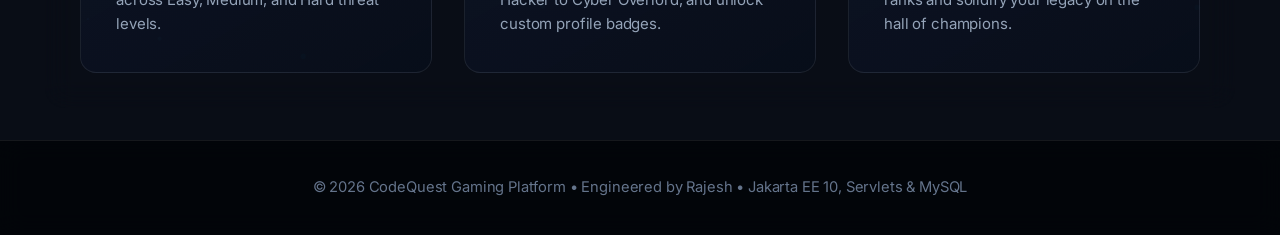
==== commit b350a74d: "style(ui): redesign with elite Linear/Stripe modern dev portal aesthetics & typography" ====
--- a/WebContent/index.html
+++ b/WebContent/index.html
@@ -391,8 +391,8 @@
 
             function animate() {
                 ctx.clearRect(0, 0, width, height);
-                ctx.fillStyle = 'rgba(0, 242, 254, 0.3)';
-                ctx.strokeStyle = 'rgba(0, 242, 254, 0.08)';
+                ctx.fillStyle = 'rgba(56, 189, 248, 0.25)';
+                ctx.strokeStyle = 'rgba(56, 189, 248, 0.05)';
 
                 for (let i = 0; i < particles.length; i++) {
                     let p = particles[i];
--- a/WebContent/css/style.css
+++ b/WebContent/css/style.css
@@ -1,47 +1,49 @@
-@import url('https://fonts.googleapis.com/css2?family=Orbitron:wght@500;700;800;900&family=Rajdhani:wght@500;600;700&family=Outfit:wght@400;500;600;700;800&family=JetBrains+Mono:wght@400;500;700&display=swap');
+@import url('https://fonts.googleapis.com/css2?family=Plus+Jakarta+Sans:wght@400;500;600;700;800&family=Inter:wght@400;500;600;700&family=JetBrains+Mono:wght@400;500;600&display=swap');
 
 :root {
-    --bg-dark: #060911;
-    --bg-darker: #030509;
-    --bg-card: rgba(13, 20, 36, 0.72);
-    --surface: #0c1322;
-    --surface-hover: #162035;
-    --surface-alt: #080d1a;
-    --surface-glass: rgba(13, 20, 36, 0.65);
+    /* Enterprise Linear / Vercel Pro Slate Palette */
+    --bg-dark: #090d16;
+    --bg-darker: #05070c;
+    --bg-card: rgba(15, 23, 42, 0.75);
+    --surface: #0f172a;
+    --surface-hover: #1e293b;
+    --surface-alt: #0b1120;
+    --surface-glass: rgba(15, 23, 42, 0.7);
     
-    /* Vibrant Cyber Accents */
-    --primary-neon: #00f2fe;
-    --primary-teal: #14b8a6;
-    --primary-glow: rgba(0, 242, 254, 0.5);
-    --primary-glow-soft: rgba(0, 242, 254, 0.16);
+    /* Precision Engineering Accent Palette */
+    --primary-neon: #38bdf8;         /* High-contrast precision sky blue */
+    --primary-teal: #0ea5e9;
+    --primary-glow: rgba(56, 189, 248, 0.25);
+    --primary-glow-soft: rgba(56, 189, 248, 0.08);
     
-    --accent-purple: #c084fc;
-    --accent-purple-glow: rgba(192, 132, 252, 0.45);
+    --accent-purple: #818cf8;        /* Clean indigo accent */
+    --accent-purple-glow: rgba(129, 140, 248, 0.25);
     --accent-pink: #f43f5e;
-    --accent-blue: #38bdf8;
-    --accent-amber: #fbbf24;
-    --accent-amber-glow: rgba(251, 191, 36, 0.4);
+    --accent-blue: #3b82f6;
+    --accent-amber: #f59e0b;
+    --accent-amber-glow: rgba(245, 158, 11, 0.2);
     
     --text-main: #f8fafc;
     --text-muted: #94a3b8;
     --text-dim: #64748b;
-    --text-glow: rgba(248, 250, 252, 0.9);
+    --text-glow: rgba(248, 250, 252, 0.95);
     
     --danger: #ef4444;
-    --danger-glow: rgba(239, 68, 68, 0.35);
+    --danger-glow: rgba(239, 68, 68, 0.2);
     --success: #10b981;
-    --success-glow: rgba(16, 185, 129, 0.35);
+    --success-glow: rgba(16, 185, 129, 0.2);
     
-    --border: rgba(56, 189, 248, 0.18);
-    --border-bright: rgba(0, 242, 254, 0.45);
-    --border-purple: rgba(192, 132, 252, 0.4);
+    --border: rgba(255, 255, 255, 0.08);
+    --border-bright: rgba(56, 189, 248, 0.35);
+    --border-purple: rgba(129, 140, 248, 0.3);
     
-    --font-heading: 'Orbitron', -apple-system, sans-serif;
-    --font-subheading: 'Rajdhani', -apple-system, sans-serif;
-    --font-body: 'Outfit', -apple-system, sans-serif;
-    --font-mono: 'JetBrains Mono', monospace;
+    /* Clean Enterprise Typography */
+    --font-heading: 'Plus Jakarta Sans', -apple-system, BlinkMacSystemFont, 'Segoe UI', Roboto, sans-serif;
+    --font-subheading: 'Plus Jakarta Sans', -apple-system, BlinkMacSystemFont, 'Segoe UI', Roboto, sans-serif;
+    --font-body: 'Inter', -apple-system, BlinkMacSystemFont, 'Segoe UI', Roboto, sans-serif;
+    --font-mono: 'JetBrains Mono', SFMono-Regular, Menlo, Monaco, Consolas, monospace;
     
-    --ease-out-back: cubic-bezier(0.34, 1.56, 0.64, 1);
+    --ease-out-back: cubic-bezier(0.16, 1, 0.3, 1);
     --ease-smooth: cubic-bezier(0.16, 1, 0.3, 1);
 }
 
@@ -58,24 +60,25 @@
 body {
     background-color: var(--bg-dark);
     background-image: 
-        radial-gradient(ellipse at 20% 0%, rgba(0, 242, 254, 0.08) 0%, transparent 50%),
-        radial-gradient(ellipse at 80% 15%, rgba(168, 85, 247, 0.09) 0%, transparent 45%),
-        radial-gradient(circle at 50% 85%, rgba(45, 212, 191, 0.05) 0%, transparent 60%),
-        linear-gradient(rgba(7, 11, 20, 0.96), rgba(4, 7, 13, 0.98));
+        radial-gradient(circle at 50% 0%, rgba(56, 189, 248, 0.07) 0%, transparent 60%),
+        radial-gradient(circle at 85% 20%, rgba(99, 102, 241, 0.05) 0%, transparent 45%),
+        linear-gradient(to bottom, #090d16, #05070c);
     background-attachment: fixed;
     color: var(--text-main);
     font-family: var(--font-body);
-    font-size: 16px;
+    font-size: 15px;
     line-height: 1.6;
-    letter-spacing: 0.01em;
+    letter-spacing: -0.01em;
     min-height: 100vh;
     display: flex;
     flex-direction: column;
     overflow-x: hidden;
     position: relative;
-}
-
-/* Cyber Matrix Background Grid */
+    -webkit-font-smoothing: antialiased;
+    -moz-osx-font-smoothing: grayscale;
+}
+
+/* Subtle Engineering Grid */
 body::before {
     content: '';
     position: fixed;
@@ -83,7 +86,7 @@
     left: 0;
     width: 100%;
     height: 100%;
-    background-size: 40px 40px;
+    background-size: 48px 48px;
     background-image: 
         linear-gradient(to right, rgba(255, 255, 255, 0.02) 1px, transparent 1px),
         linear-gradient(to bottom, rgba(255, 255, 255, 0.02) 1px, transparent 1px);
@@ -202,10 +205,9 @@
 }
 
 .brand-text span {
-    background: linear-gradient(135deg, #00f2fe, #38bdf8);
+    background: linear-gradient(135deg, #38bdf8, #818cf8);
     -webkit-background-clip: text;
     -webkit-text-fill-color: transparent;
-    text-shadow: 0 0 15px var(--primary-glow);
 }
 
 .nav-links {
@@ -232,17 +234,15 @@
 }
 
 .nav-links a:hover {
-    color: #00f2fe;
-    background: rgba(0, 242, 254, 0.08);
-    text-shadow: 0 0 10px var(--primary-glow);
+    color: var(--text-main);
+    background: rgba(255, 255, 255, 0.05);
 }
 
 .nav-links a.active {
-    color: #00f2fe;
-    background: rgba(0, 242, 254, 0.12);
-    border: 1px solid rgba(0, 242, 254, 0.35);
-    box-shadow: 0 0 15px rgba(0, 242, 254, 0.2);
-    font-weight: 700;
+    color: var(--primary-neon);
+    background: rgba(56, 189, 248, 0.08);
+    border: 1px solid rgba(56, 189, 248, 0.2);
+    font-weight: 600;
 }
 
 .nav-user-badge {
@@ -1097,17 +1097,12 @@
 }
 
 footer a {
-    color: #00f2fe;
+    color: var(--primary-neon);
     text-decoration: none;
-    font-weight: 600;
-    transition: all 0.25s ease;
+    font-weight: 500;
+    transition: all 0.2s ease;
 }
 
 footer a:hover {
     color: #ffffff;
-    text-shadow: 0 0 10px rgba(0, 242, 254, 0.6);
-}
-
-footer a:hover {
-    text-shadow: 0 0 8px var(--primary-glow);
-}
+}
